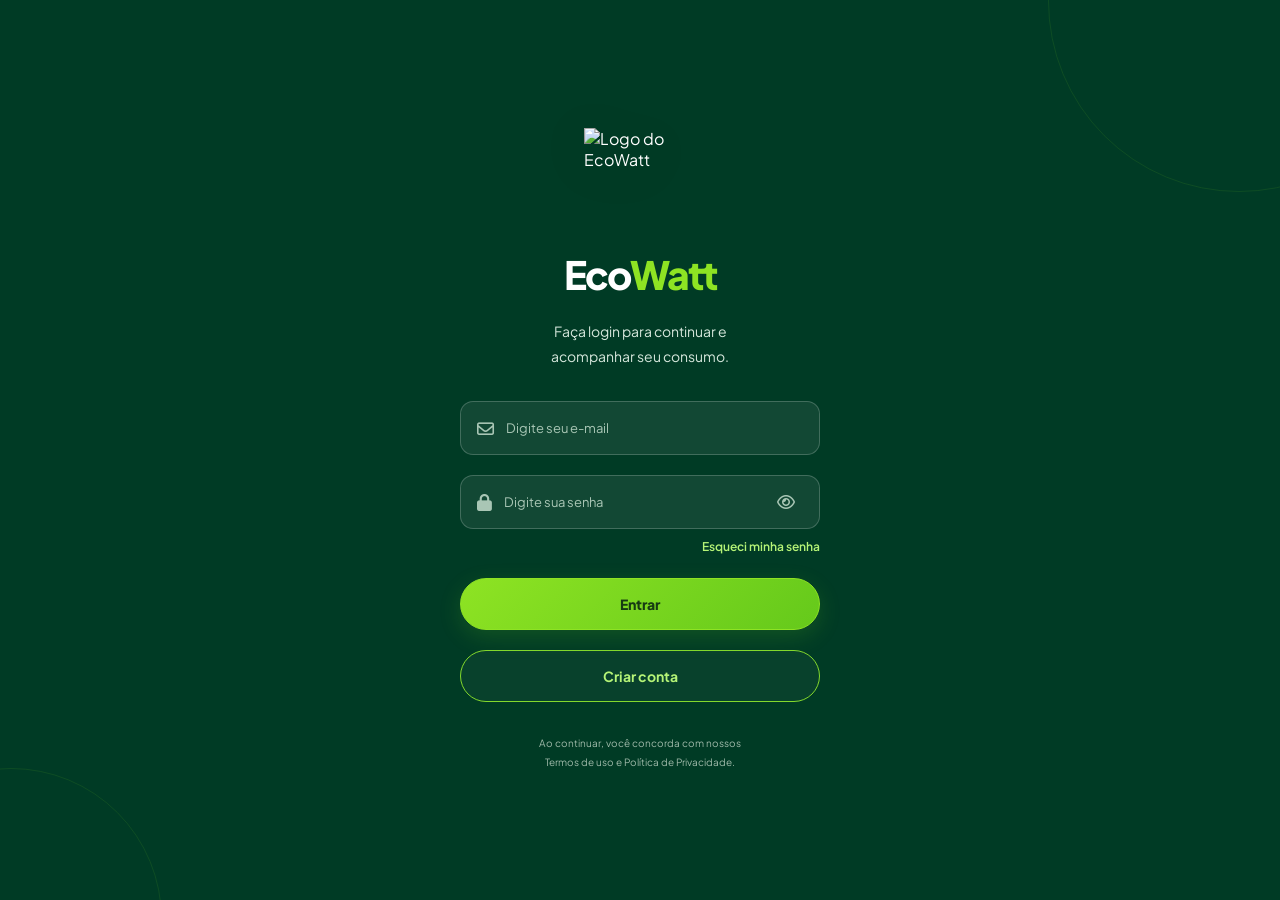
==== entrar.html @ b0e65ec6 "Add files via upload" ====
<!DOCTYPE html>
<html lang="pt-br">
<head>
    <meta charset="UTF-8">
    <meta name="viewport" content="width=device-width, initial-scale=1.0">
    <link rel="preconnect" href="https://fonts.googleapis.com">
    <link rel="preconnect" href="https://fonts.gstatic.com" crossorigin>
    <link href="https://fonts.googleapis.com/css2?family=Plus+Jakarta+Sans:ital,wght@0,200..800;1,200..800&display=swap" 
            rel="stylesheet">
    <link rel="stylesheet" href="entrar.css">
    <link
    rel="stylesheet"
    href="https://cdnjs.cloudflare.com/ajax/libs/font-awesome/6.7.2/css/all.min.css"
    >

    <title>EcoWatt 2</title>

</head>
<body>

    <main>
            <img src="/imagens/EcoWatt_logo_sem_borda_preta.png" alt="Logo do EcoWatt">

            <h2>
                Eco<span class="destaque">Watt</span>
            </h2>

            <p>Faça login para continuar e <br>acompanhar seu consumo.</p>

        <div class="grupo-input">

                <i class="fa-regular fa-envelope"></i>

                 <input 
                type="email"
                name="email"
                placeholder="Digite seu e-mail"
                autocomplete="email">
        </div>
            
        <div class="grupo-input">

            <i class="fa-solid fa-lock" aria-hidden="true"></i>

            <input
                type="password"
                id="senha"
                name="senha"
                placeholder="Digite sua senha"
                autocomplete="current-password"
                >

            <button
                    type="button"
                    class="botao-olho"
                    id="mostrarSenha"
                    aria-label="Mostrar senha"
                >

            <i class="fa-regular fa-eye" aria-hidden="true"></i>
            </button>
        </div>

          <a href="">Esqueci minha senha</a>

        <a href="">Entrar</a>
        <a href="">Criar conta</a>

        <p>Ao continuar, você concorda com nossos<br>
            Termos de uso e Política de Privacidade.</p>
</main>

</body>
</html>
---- entrar.css ----
/* Configurações gerais */
* {
    margin: 0;
    padding: 0;
    box-sizing: border-box;
}

html {
    min-height: 100%;
}

body {
    min-height: 100vh;
    font-family: "Plus Jakarta Sans", sans-serif;
    background: #003b25;
    color: #ffffff;
}

/* ========================================
   ESTRUTURA PRINCIPAL
======================================== */

main {
    min-height: 100vh;
    width: 100%;
    padding: 45px 24px;

    display: flex;
    flex-direction: column;
    align-items: center;
    justify-content: center;
    gap: 20px;

    position: relative;
    isolation: isolate;
    overflow: hidden;

    background-image: url(imagens/fundo.png);
}

/* Círculos decorativos no fundo */
main::before,
main::after {
    content: "";
    position: absolute;
    border-radius: 50%;
    border: 1px solid rgba(142, 227, 35, 0.10);
    pointer-events: none;
    z-index: -1;
}

main::before {
    width: 380px;
    height: 380px;
    top: -190px;
    right: -150px;
}

main::after {
    width: 300px;
    height: 300px;
    bottom: -170px;
    left: -140px;
}

/* Mantém o conteúdo acima dos elementos decorativos */
main > * {
    position: relative;
    z-index: 1;
}

/* ========================================
   LOGO E NOME
======================================== */

main > img {
    width: 112px;
    height: 112px;
    object-fit: contain;
    margin-bottom: -8px;

    filter: drop-shadow(
        0 8px 20px rgba(0, 0, 0, 0.15)
    );
}

main > h2 {
    font-size: 39px;
    font-weight: 800;
    letter-spacing: -1.8px;
    line-height: 1.2;
    color: #ffffff;
}

.destaque {
    color: #8ee323;
}

/* ========================================
   TEXTO DE APRESENTAÇÃO
======================================== */

main > p:first-of-type {
    max-width: 340px;
    margin-bottom: 12px;

    color: #d5e7dc;
    font-size: 14px;
    font-weight: 400;
    line-height: 1.8;
    text-align: center;
}

/* ========================================
   CAMPOS DE E-MAIL E SENHA
======================================== */

.grupo-input {
    width: 100%;
    max-width: 360px;
    height: 54px;

    display: flex;
    align-items: center;
    gap: 12px;

    padding: 0 16px;

    background: rgba(255, 255, 255, 0.07);
    border: 1px solid rgba(255, 255, 255, 0.20);
    border-radius: 13px;

    transition:
        border-color 0.2s ease,
        background-color 0.2s ease,
        box-shadow 0.2s ease;
}

.grupo-input > i {
    flex-shrink: 0;
    color: #a9c6b5;
    font-size: 17px;
}

.grupo-input input {
    flex: 1;
    min-width: 0;
    height: 100%;

    border: none;
    outline: none;
    background: transparent;

    color: #ffffff;
    font-family: "Plus Jakarta Sans", sans-serif;
    font-size: 13px;
}

.grupo-input input::placeholder {
    color: #a9c6b5;
    opacity: 1;
}

/* Destaque ao selecionar um campo */
.grupo-input:focus-within {
    border-color: #8ee323;
    background: rgba(255, 255, 255, 0.10);

    box-shadow:
        0 0 0 3px rgba(142, 227, 35, 0.12);
}

.grupo-input:focus-within > i {
    color: #8ee323;
}

/* ========================================
   BOTÃO DE MOSTRAR/OCULTAR SENHA
======================================== */

.botao-olho {
    flex-shrink: 0;
    display: flex;
    align-items: center;
    justify-content: center;

    width: 34px;
    height: 34px;

    border: none;
    border-radius: 8px;
    background: transparent;

    color: #a9c6b5;
    font-size: 16px;
    cursor: pointer;

    transition:
        color 0.2s ease,
        background-color 0.2s ease;
}

.botao-olho:hover {
    color: #8ee323;
    background: rgba(142, 227, 35, 0.10);
}

.botao-olho:focus-visible {
    outline: 2px solid #8ee323;
    outline-offset: 2px;
}

/* ========================================
   LINKS
======================================== */

main > a {
    text-decoration: none;
    font-family: "Plus Jakarta Sans", sans-serif;
    transition:
        transform 0.2s ease,
        background-color 0.2s ease,
        border-color 0.2s ease;
}

/* Esqueci minha senha */
main > a:first-of-type {
    width: 100%;
    max-width: 360px;
    margin-top: -10px;

    color: #b5f477;
    font-size: 12px;
    font-weight: 600;
    text-align: right;
}

/* Entrar */
main > a:nth-of-type(2) {
    width: 100%;
    max-width: 360px;
    min-height: 52px;

    display: flex;
    align-items: center;
    justify-content: center;

    margin-top: 4px;

    border: 1px solid #8ee323;
    border-radius: 30px;

    background: linear-gradient(
        135deg,
        #8ee323,
        #65c91b
    );

    box-shadow:
        0 7px 22px rgba(101, 201, 27, 0.18);

    color: #173b13;
    font-size: 14px;
    font-weight: 800;
}

/* Criar conta */
main > a:nth-of-type(3) {
    width: 100%;
    max-width: 360px;
    min-height: 52px;

    display: flex;
    align-items: center;
    justify-content: center;

    border: 1.5px solid #83d82c;
    border-radius: 30px;

    background: rgba(255, 255, 255, 0.03);

    color: #b5f477;
    font-size: 14px;
    font-weight: 700;
}

/* Efeitos ao passar o mouse */
main > a:first-of-type:hover {
    color: #8ee323;
}

main > a:nth-of-type(2):hover {
    transform: translateY(-2px);

    background: linear-gradient(
        135deg,
        #a2f044,
        #78d82b
    );

    box-shadow:
        0 10px 26px rgba(101, 201, 27, 0.25);
}

main > a:nth-of-type(3):hover {
    transform: translateY(-2px);
    background: rgba(142, 227, 35, 0.09);
    border-color: #a2f044;
}

/* ========================================
   TERMOS E PRIVACIDADE
======================================== */

main > p:last-child {
    max-width: 360px;
    margin-top: 12px;

    color: #9eb9a9;
    font-size: 10px;
    font-weight: 400;
    line-height: 1.9;
    text-align: center;
}

main > p:last-child a {
    color: #b5f477;
    text-decoration: none;
}

main > p:last-child a:hover {
    text-decoration: underline;
}

/* ========================================
   RESPONSIVIDADE — CELULARES
======================================== */

@media (max-width: 480px) {
    main {
        padding: 32px 24px;
        gap: 17px;
    }

    main > img {
        width: 96px;
        height: 96px;
    }

    main > h2 {
        font-size: 35px;
    }

    main > p:first-of-type {
        font-size: 13px;
        margin-bottom: 8px;
    }

    .grupo-input {
        max-width: 100%;
        height: 52px;
        border-radius: 12px;
    }

    main > a:first-of-type,
    main > a:nth-of-type(2),
    main > a:nth-of-type(3) {
        max-width: 100%;
    }

    main > p:last-child {
        font-size: 9px;
    }
}

/* ========================================
   CELULARES COM POUCA ALTURA
======================================== */

@media (max-height: 700px) {
    main {
        gap: 12px;
        padding-top: 24px;
        padding-bottom: 24px;
    }

    main > img {
        width: 76px;
        height: 76px;
    }

    main > h2 {
        font-size: 32px;
    }

    main > p:first-of-type {
        margin-bottom: 4px;
    }

    main > p:last-child {
        margin-top: 4px;
    }
}
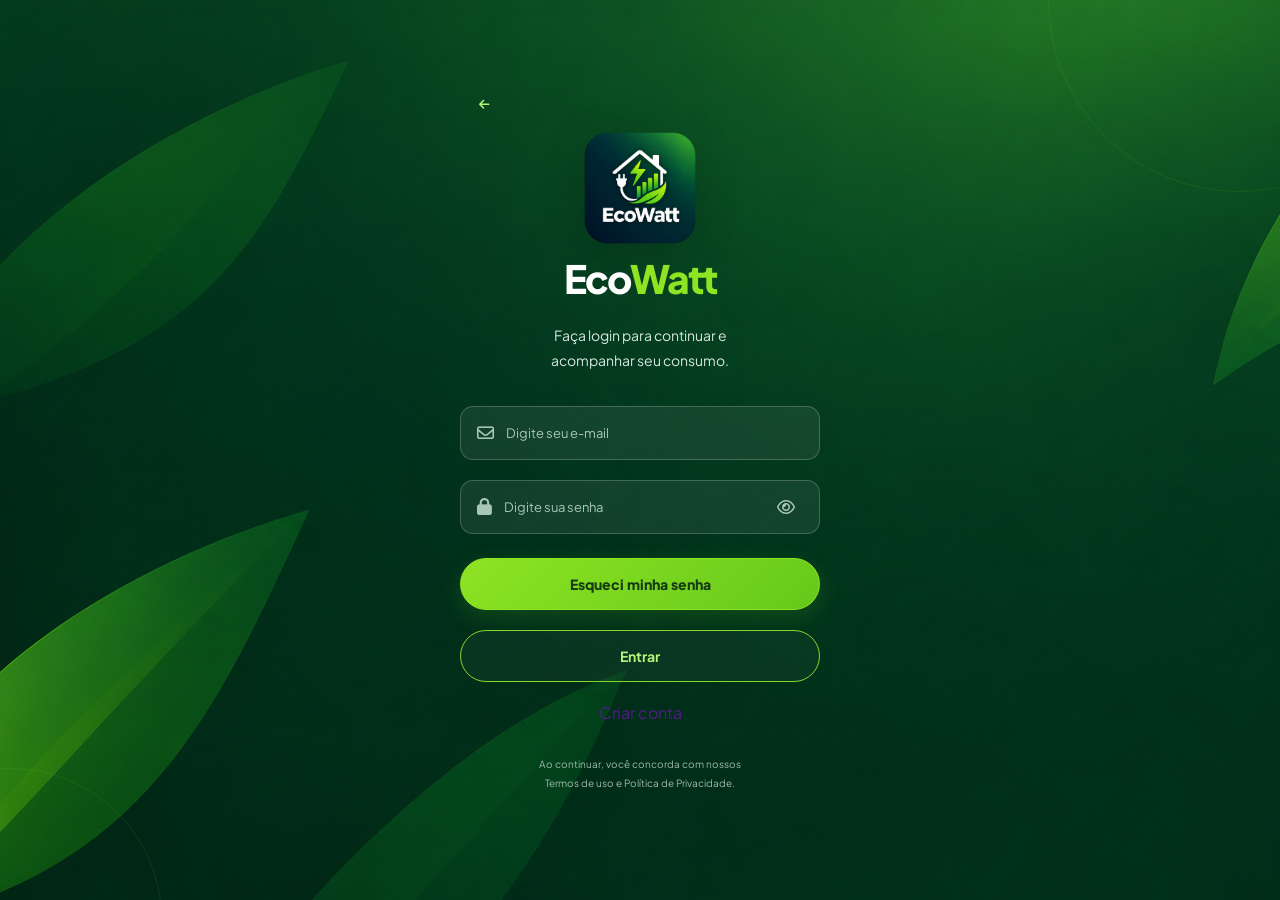
==== commit ea498cfc: "css" ====
--- a/entrar.html
+++ b/entrar.html
@@ -19,6 +19,11 @@
 <body>
 
     <main>
+
+            <a href="inicio.html" class="bnt-voltar">
+            <i class="fa-solid fa-arrow-left"></i>
+            </a>
+
             <img src="/imagens/EcoWatt_logo_sem_borda_preta.png" alt="Logo do EcoWatt">
 
             <h2>
--- a/entrar.css
+++ b/entrar.css
@@ -20,7 +20,9 @@
 /* ========================================
    ESTRUTURA PRINCIPAL
 ======================================== */
-
+.bnt-voltar:hover {
+  background: rgba(142, 227, 35, 0.15);
+}
 main {
     min-height: 100vh;
     width: 100%;
@@ -312,7 +314,10 @@
 /* ========================================
    TERMOS E PRIVACIDADE
 ======================================== */
-
+.bnt-voltar{
+    right: 330px;
+    background: ;
+}
 main > p:last-child {
     max-width: 360px;
     margin-top: 12px;
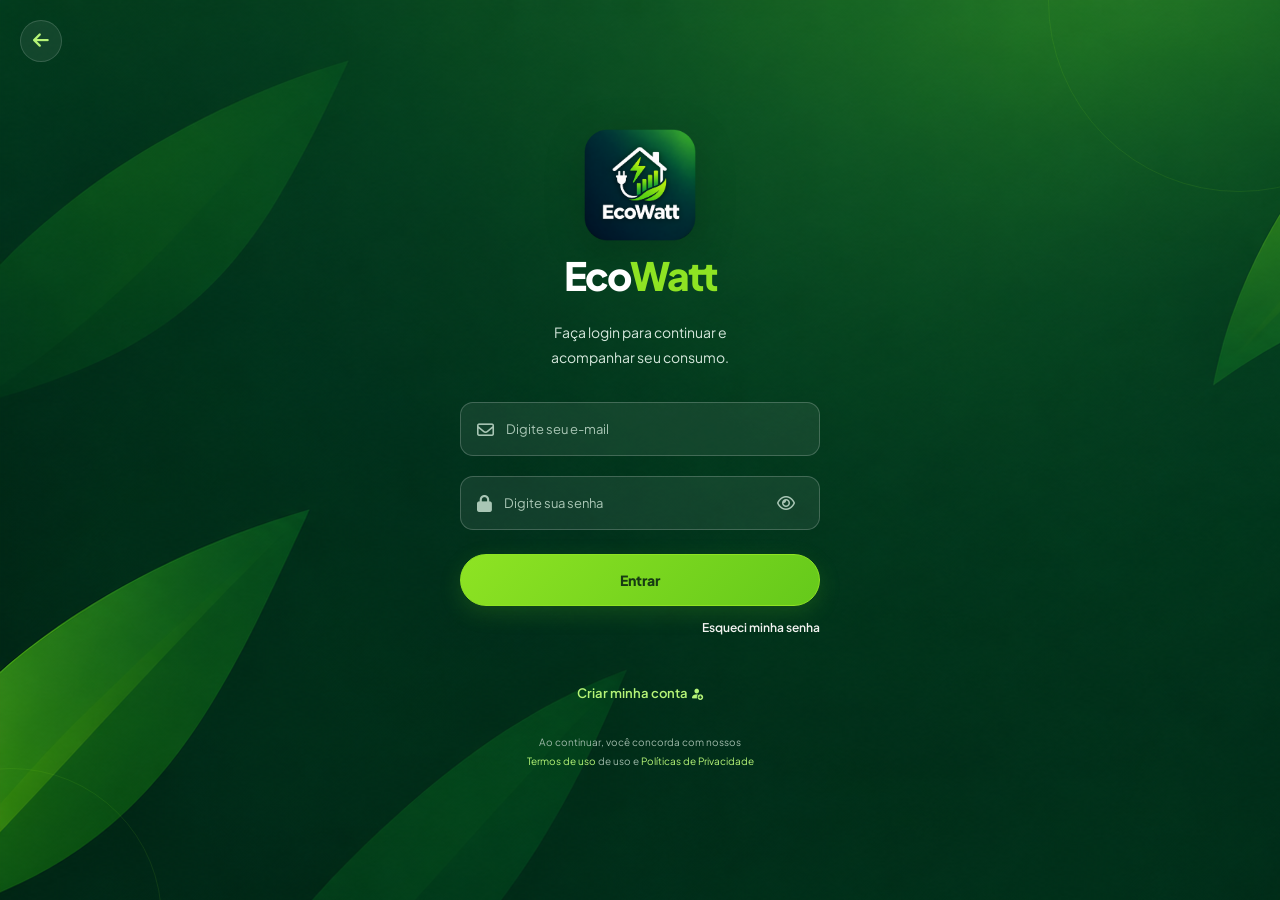
==== commit c1a08bf5: "Atualizações das telas já feitas" ====
--- a/entrar.html
+++ b/entrar.html
@@ -12,6 +12,7 @@
     rel="stylesheet"
     href="https://cdnjs.cloudflare.com/ajax/libs/font-awesome/6.7.2/css/all.min.css"
     >
+    <link rel="stylesheet" href="https://cdn.jsdelivr.net/npm/bootstrap-icons@1.11.3/font/bootstrap-icons.min.css">
 
     <title>EcoWatt 2</title>
 
@@ -20,7 +21,7 @@
 
     <main>
 
-            <a href="inicio.html" class="bnt-voltar">
+            <a href="index.html" class="bnt-voltar">
             <i class="fa-solid fa-arrow-left"></i>
             </a>
 
@@ -66,13 +67,23 @@
             </button>
         </div>
 
-          <a href="">Esqueci minha senha</a>
-
-        <a href="">Entrar</a>
-        <a href="">Criar conta</a>
+        <a href="" class="link-entrar">Entrar</a>
+        <a href="" class="link-esqueci">Esqueci minha senha</a>
+        <a href="" class="link-criar">Criar minha conta 
+            <i class="bi bi-person-fill-add"></i>
+        </a>
 
         <p>Ao continuar, você concorda com nossos<br>
-            Termos de uso e Política de Privacidade.</p>
+        <a href="/arquivos/EcoWatt_Termos_de_Uso.pdf"
+            target="_blank"
+            rel="noopener noreferrer">
+        Termos de uso</a>
+
+        de uso e <a href="/arquivos/EcoWatt_Politica_de_Privacidade.pdf"
+                    target="_blank"
+                    rel="noopener noreferrer">
+        Políticas de Privacidade</a> 
+        </p>
 </main>
 
 </body>
--- a/entrar.css
+++ b/entrar.css
@@ -1,5 +1,7 @@
-
-/* Configurações gerais */
+/* ========================================
+   CONFIGURAÇÕES GERAIS
+======================================== */
+
 * {
     margin: 0;
     padding: 0;
@@ -20,9 +22,7 @@
 /* ========================================
    ESTRUTURA PRINCIPAL
 ======================================== */
-.bnt-voltar:hover {
-  background: rgba(142, 227, 35, 0.15);
-}
+
 main {
     min-height: 100vh;
     width: 100%;
@@ -73,6 +73,47 @@
 }
 
 /* ========================================
+   BOTÃO VOLTAR (canto superior esquerdo)
+======================================== */
+
+.bnt-voltar {
+    position: absolute;
+    top: 20px;
+    left: 20px;
+
+    width: 42px;
+    height: 42px;
+
+    display: flex;
+    align-items: center;
+    justify-content: center;
+
+    border-radius: 50%;
+    border: 1px solid rgba(255, 255, 255, 0.15);
+    background: rgba(255, 255, 255, 0.07);
+
+    color: #b5f477;
+    font-size: 18px;
+    text-decoration: none;
+
+    transition:
+        background-color 0.2s ease,
+        border-color 0.2s ease,
+        color 0.2s ease;
+}
+
+.bnt-voltar:hover {
+    background: rgba(142, 227, 35, 0.15);
+    border-color: #8ee323;
+    color: #8ee323;
+}
+
+.bnt-voltar:focus-visible {
+    outline: 2px solid #8ee323;
+    outline-offset: 2px;
+}
+
+/* ========================================
    LOGO E NOME
 ======================================== */
 
@@ -82,9 +123,7 @@
     object-fit: contain;
     margin-bottom: -8px;
 
-    filter: drop-shadow(
-        0 8px 20px rgba(0, 0, 0, 0.15)
-    );
+    filter: drop-shadow(0 8px 20px rgba(0, 0, 0, 0.15));
 }
 
 main > h2 {
@@ -168,9 +207,7 @@
 .grupo-input:focus-within {
     border-color: #8ee323;
     background: rgba(255, 255, 255, 0.10);
-
-    box-shadow:
-        0 0 0 3px rgba(142, 227, 35, 0.12);
+    box-shadow: 0 0 0 3px rgba(142, 227, 35, 0.12);
 }
 
 .grupo-input:focus-within > i {
@@ -217,29 +254,29 @@
    LINKS
 ======================================== */
 
-main > a {
-    text-decoration: none;
-    font-family: "Plus Jakarta Sans", sans-serif;
-    transition:
-        transform 0.2s ease,
-        background-color 0.2s ease,
-        border-color 0.2s ease;
-}
-
-/* Esqueci minha senha */
-main > a:first-of-type {
+/* Esqueci minha senha (link simples, alinhado à direita) */
+.link-esqueci {
     width: 100%;
     max-width: 360px;
-    margin-top: -10px;
-
-    color: #b5f477;
+    margin-top: -6px;
+
+    color: #f2f3f0;
+    font-family: "Plus Jakarta Sans", sans-serif;
     font-size: 12px;
     font-weight: 600;
     text-align: right;
-}
-
-/* Entrar */
-main > a:nth-of-type(2) {
+    text-decoration: none;
+
+    transition: color 0.2s ease;
+}
+
+.link-esqueci:hover {
+    color: #8ee323;
+    text-decoration: underline;
+}
+
+/* Entrar (botão principal) */
+.link-entrar {
     width: 100%;
     max-width: 360px;
     min-height: 52px;
@@ -252,72 +289,60 @@
 
     border: 1px solid #8ee323;
     border-radius: 30px;
-
-    background: linear-gradient(
-        135deg,
-        #8ee323,
-        #65c91b
-    );
-
-    box-shadow:
-        0 7px 22px rgba(101, 201, 27, 0.18);
+    background: linear-gradient(135deg, #8ee323, #65c91b);
+    box-shadow: 0 7px 22px rgba(101, 201, 27, 0.18);
 
     color: #173b13;
+    font-family: "Plus Jakarta Sans", sans-serif;
     font-size: 14px;
     font-weight: 800;
-}
-
-/* Criar conta */
-main > a:nth-of-type(3) {
-    width: 100%;
-    max-width: 360px;
-    min-height: 52px;
-
-    display: flex;
-    align-items: center;
-    justify-content: center;
-
-    border: 1.5px solid #83d82c;
-    border-radius: 30px;
-
-    background: rgba(255, 255, 255, 0.03);
-
+    text-decoration: none;
+
+    transition:
+        transform 0.2s ease,
+        background 0.2s ease,
+        box-shadow 0.2s ease;
+}
+
+.link-entrar:hover {
+    transform: translateY(-2px);
+    background: linear-gradient(135deg, #a2f044, #78d82b);
+    box-shadow: 0 10px 26px rgba(101, 201, 27, 0.25);
+}
+
+/* Criar conta (link simples e centralizado) */
+.link-criar {
     color: #b5f477;
-    font-size: 14px;
-    font-weight: 700;
-}
-
-/* Efeitos ao passar o mouse */
-main > a:first-of-type:hover {
-    color: #8ee323;
-}
-
-main > a:nth-of-type(2):hover {
-    transform: translateY(-2px);
-
-    background: linear-gradient(
-        135deg,
-        #a2f044,
-        #78d82b
-    );
-
-    box-shadow:
-        0 10px 26px rgba(101, 201, 27, 0.25);
-}
-
-main > a:nth-of-type(3):hover {
-    transform: translateY(-2px);
-    background: rgba(142, 227, 35, 0.09);
-    border-color: #a2f044;
-}
-
+    font-family: "Plus Jakarta Sans", sans-serif;
+    font-size: 13px;
+    font-weight: 600;
+    text-align: center;
+    text-decoration: none;
+
+    transition: color 0.2s ease;
+}
+
+.link-criar:hover {
+    color: #8ee323;
+    text-decoration: underline;
+}
+
+/* Foco visível por teclado em todos os links */
+.link-esqueci:focus-visible,
+.link-entrar:focus-visible,
+.link-criar:focus-visible {
+    outline: 2px solid #8ee323;
+    outline-offset: 3px;
+    border-radius: 6px;
+}
+
+.link-criar{
+    margin-top: 30px;
+}
 /* ========================================
    TERMOS E PRIVACIDADE
 ======================================== */
-.bnt-voltar{
-    right: 330px;
-    background: ;
-}
+
 main > p:last-child {
     max-width: 360px;
     margin-top: 12px;
@@ -368,9 +393,8 @@
         border-radius: 12px;
     }
 
-    main > a:first-of-type,
-    main > a:nth-of-type(2),
-    main > a:nth-of-type(3) {
+    .link-esqueci,
+    .link-entrar {
         max-width: 100%;
     }
 
@@ -406,4 +430,4 @@
     main > p:last-child {
         margin-top: 4px;
     }
-}
+}
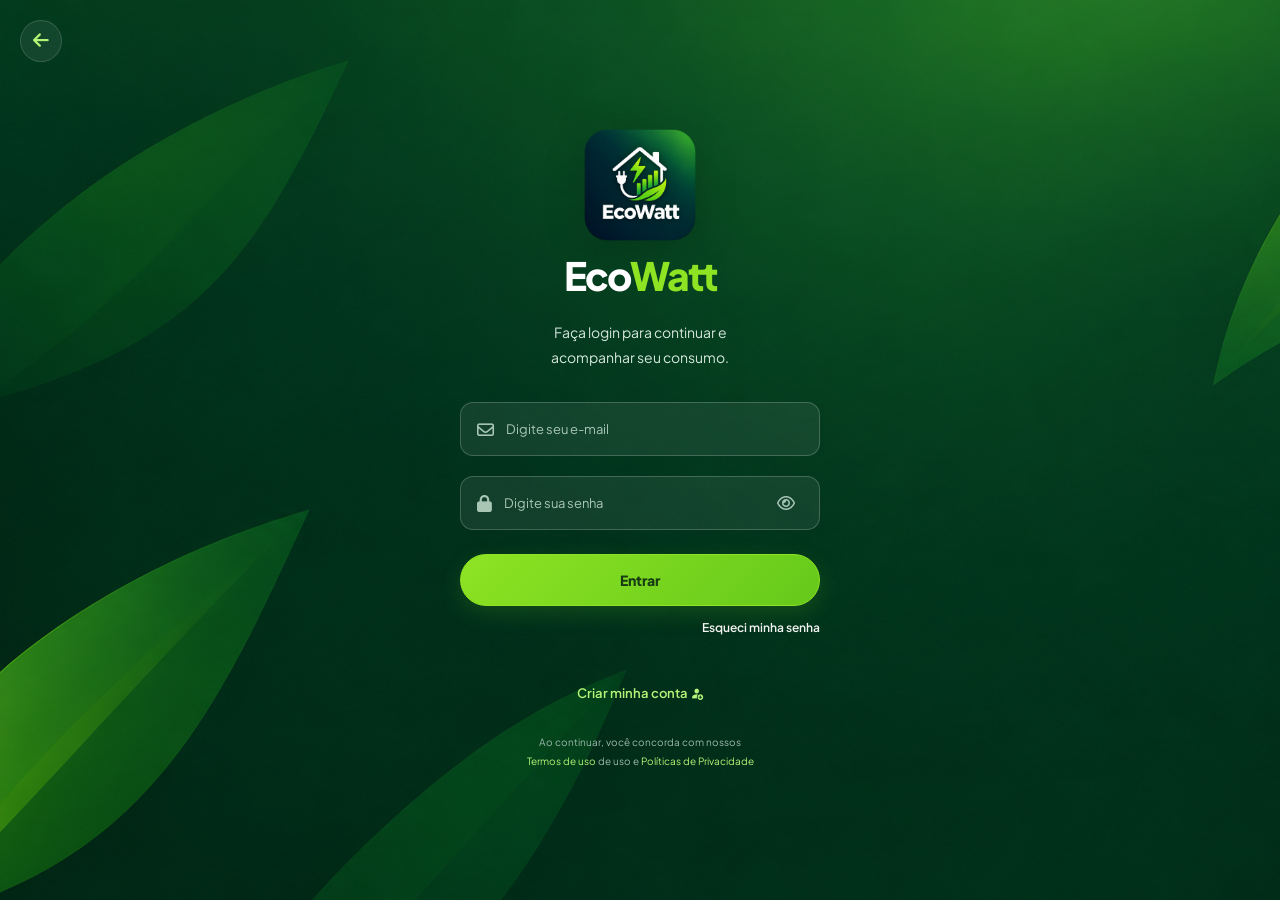
==== commit 50b52a07: "Atualizações de algumas telas" ====
--- a/entrar.html
+++ b/entrar.html
@@ -14,7 +14,7 @@
     >
     <link rel="stylesheet" href="https://cdn.jsdelivr.net/npm/bootstrap-icons@1.11.3/font/bootstrap-icons.min.css">
 
-    <title>EcoWatt 2</title>
+    <title>EcoWatt</title>
 
 </head>
 <body>
@@ -68,7 +68,7 @@
         </div>
 
         <a href="" class="link-entrar">Entrar</a>
-        <a href="" class="link-esqueci">Esqueci minha senha</a>
+        <a href="esqueci.html" class="link-esqueci">Esqueci minha senha</a>
         <a href="" class="link-criar">Criar minha conta 
             <i class="bi bi-person-fill-add"></i>
         </a>
--- a/entrar.css
+++ b/entrar.css
@@ -39,17 +39,6 @@
     overflow: hidden;
 
     background-image: url(imagens/fundo.png);
-}
-
-/* Círculos decorativos no fundo */
-main::before,
-main::after {
-    content: "";
-    position: absolute;
-    border-radius: 50%;
-    border: 1px solid rgba(142, 227, 35, 0.10);
-    pointer-events: none;
-    z-index: -1;
 }
 
 main::before {
